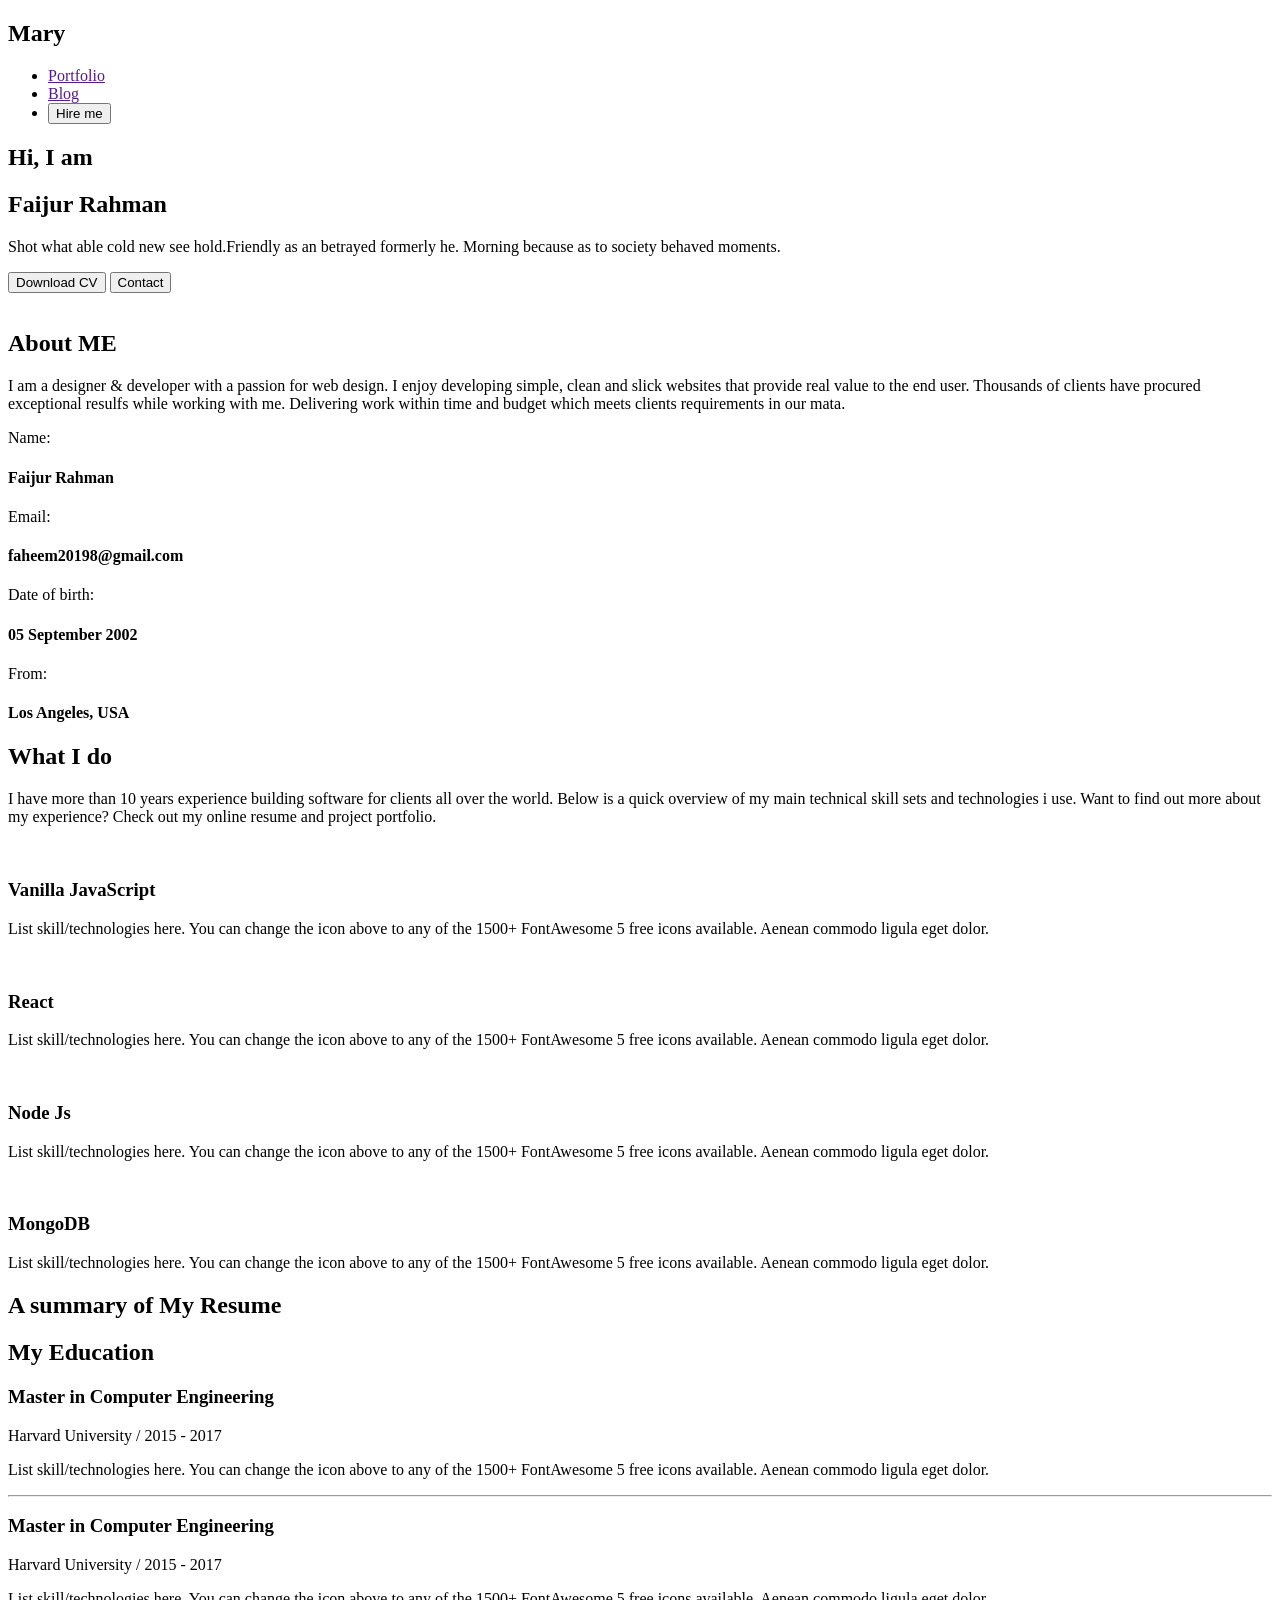
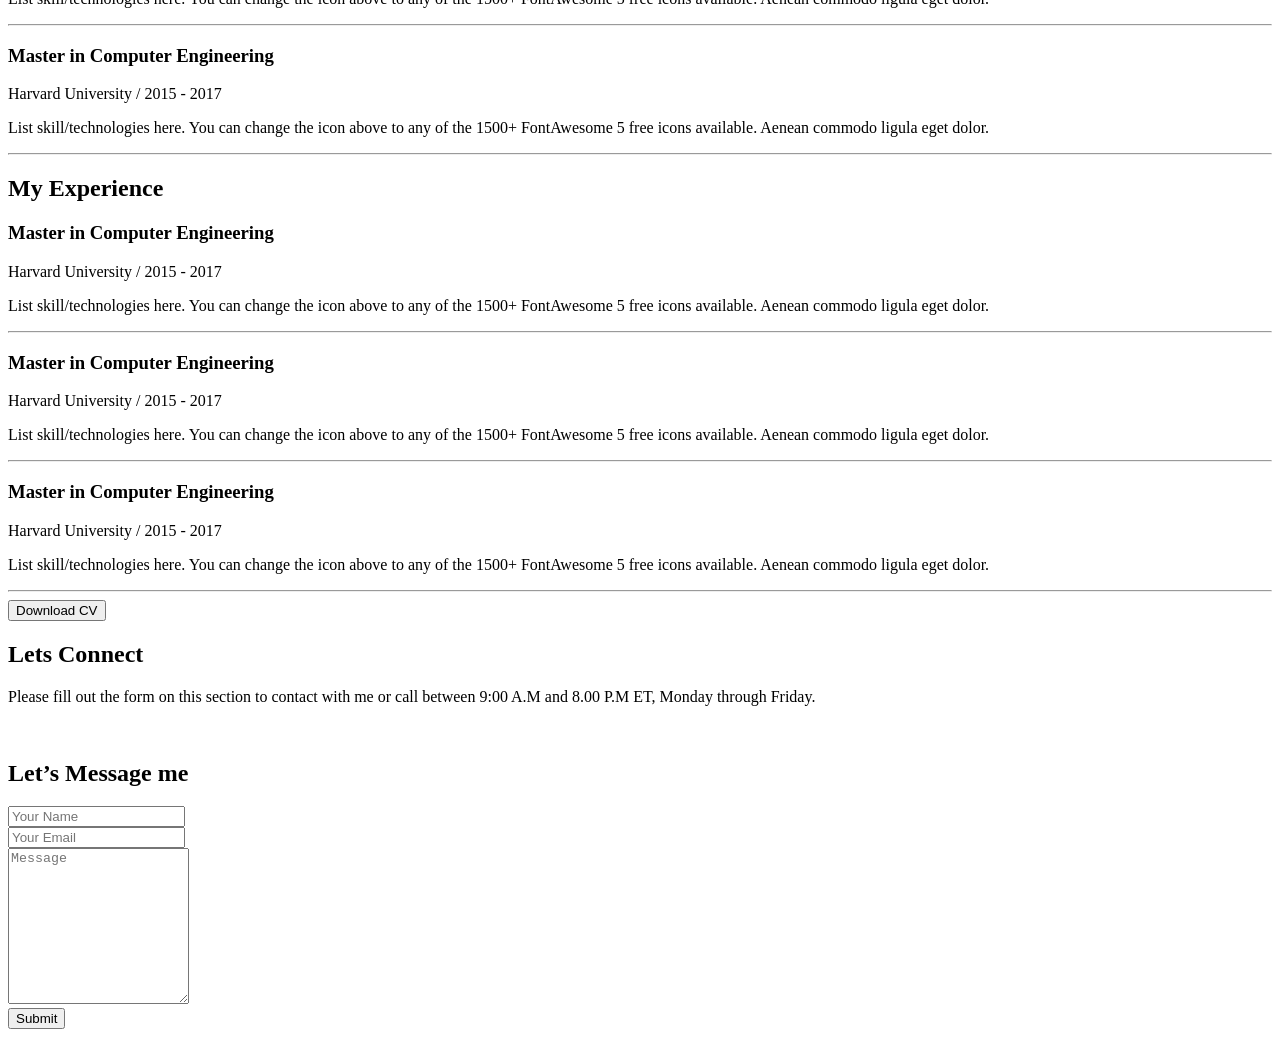
==== index.html @ 926b0562 "readme added and file relocated" ====
<!doctype html>
<html lang="en">
  <head>
    <meta charset="UTF-8" />
    <meta name="viewport" content="width=device-width, initial-scale=1.0" />
    <title>Faijur Rahman Responsive website design</title>
    <link rel="shortcut icon" href="" type="image/x-icon"> 
    <link rel="preconnect" href="https://fonts.googleapis.com" />
    <link rel="preconnect" href="https://fonts.gstatic.com" crossorigin />
    <link
      href="https://fonts.googleapis.com/css2?family=Open+Sans:ital,wght@0,300..800;1,300..800&display=swap"
      rel="stylesheet"
    />

    <link
      rel="stylesheet"
      href="https://cdnjs.cloudflare.com/ajax/libs/font-awesome/7.0.1/css/all.min.css"
      integrity="sha512-2SwdPD6INVrV/lHTZbO2nodKhrnDdJK9/kg2XD1r9uGqPo1cUbujc+IYdlYdEErWNu69gVcYgdxlmVmzTWnetw=="
      crossorigin="anonymous"
      referrerpolicy="no-referrer"
    />

    <link rel="stylesheet" href="styles/portfolio.css" />
  </head>

  <body class="font-open-sans">
    <header>
      <nav class="container">
        <div class="logo">
          <h2>Ma<span class="color-orange">r</span>y</h2>
        </div>

        <ul class="menu">
          <li><a href="">Portfolio</a></li>
          <li><a href="">Blog</a></li>
          <li><button class="btn">Hire me</button></li>
        </ul>
      </nav>

      <section id="banner">
        <div class="banner-content">
          <h2>Hi, I am</h2>
          <h1>Faijur Rahman</h1>
          <p>
            Shot what able cold new see hold.Friendly as an betrayed formerly
            he. Morning because as to society behaved moments.
          </p>
          <div>
            <button class="btn">
              <i class="fa-solid fa-download"></i> Download CV
            </button>
            <button class="btn">
              <i class="fa-solid fa-phone"></i> Contact
            </button>
          </div>
        </div>
        <div class="banner-image">
          <img src="images/me-removebg-preview.png" alt="" />
        </div>
      </section>
    </header>

    <section id="about">
      <div class="about-container container">
        <div class="section-heading">
          <h2>About ME</h2>
          <p>
            I am a designer & developer with a passion for web design. I enjoy
            developing simple, clean and slick websites that provide real value
            to the end user. Thousands of clients have procured exceptional
            resulfs while working with me. Delivering work within time and
            budget which meets clients requirements in our mata.
          </p>
        </div>
        <div class="about-info">
          <div class="info-card">
            <p>Name:</p>
            <h4>Faijur Rahman</h4>
          </div>
          <div class="info-card">
            <p>Email:</p>
            <h4>faheem20198@gmail.com</h4>
          </div>
          <div class="info-card">
            <p>Date of birth:</p>
            <h4>05 September 2002</h4>
          </div>
          <div class="info-card">
            <p>From:</p>
            <h4>Los Angeles, USA</h4>
          </div>
        </div>
      </div>
    </section>

    <section id="skills">
      <div class="skills-container container">
        <div class="section-heading">
          <h2>What I do</h2>
          <p>
            I have more than 10 years experience building software for clients
            all over the world. Below is a quick overview of my main technical
            skill sets and technologies i use. Want to find out more about my
            experience? Check out my online resume and project portfolio.
          </p>
        </div>

        <div class="skill-box">
          <div class="skill-card">
            <img src="images/icons/js.png" alt="" />
            <h3>Vanilla JavaScript</h3>
            <p>
              List skill/technologies here. You can change the icon above to any
              of the 1500+ FontAwesome 5 free icons available. Aenean commodo
              ligula eget dolor.
            </p>
          </div>
          <div class="skill-card">
            <img src="images/icons/react.png" alt="" />
            <h3>React</h3>
            <p>
              List skill/technologies here. You can change the icon above to any
              of the 1500+ FontAwesome 5 free icons available. Aenean commodo
              ligula eget dolor.
            </p>
          </div>
          <div class="skill-card">
            <img src="images/icons/nodejs.png" alt="" />
            <h3>Node Js</h3>
            <p>
              List skill/technologies here. You can change the icon above to any
              of the 1500+ FontAwesome 5 free icons available. Aenean commodo
              ligula eget dolor.
            </p>
          </div>
          <div class="skill-card">
            <img src="images/icons/mongo.png" alt="" />
            <h3>MongoDB</h3>
            <p>
              List skill/technologies here. You can change the icon above to any
              of the 1500+ FontAwesome 5 free icons available. Aenean commodo
              ligula eget dolor.
            </p>
          </div>
        </div>
      </div>
    </section>

    <section id="resume">
      <div class="section-heading">
        <h2>A summary of My Resume</h2>
      </div>

      <div class="resume-container container">
        <div class="education">
          <h2 class="section-title">My Education</h2>
          <div class="resume-card">
            <h3 class="card-title">Master in Computer Engineering</h3>
            <p class="card-info">Harvard University / 2015 - 2017</p>
            <p class="card-text">
              List skill/technologies here. You can change the icon above to any
              of the 1500+ FontAwesome 5 free icons available. Aenean commodo
              ligula eget dolor.
            </p>
          </div>
          <hr />
          <div class="resume-card">
            <h3 class="card-title">Master in Computer Engineering</h3>
            <p class="card-info">Harvard University / 2015 - 2017</p>
            <p class="card-text">
              List skill/technologies here. You can change the icon above to any
              of the 1500+ FontAwesome 5 free icons available. Aenean commodo
              ligula eget dolor.
            </p>
          </div>
          <hr />
          <div class="resume-card">
            <h3 class="card-title">Master in Computer Engineering</h3>
            <p class="card-info">Harvard University / 2015 - 2017</p>
            <p class="card-text">
              List skill/technologies here. You can change the icon above to any
              of the 1500+ FontAwesome 5 free icons available. Aenean commodo
              ligula eget dolor.
            </p>
          </div>
          <hr />
        </div>
        <div class="experience">
          <h2 class="section-title">My Experience</h2>
          <div class="resume-card">
            <h3 class="card-title">Master in Computer Engineering</h3>
            <p class="card-info">Harvard University / 2015 - 2017</p>
            <p class="card-text">
              List skill/technologies here. You can change the icon above to any
              of the 1500+ FontAwesome 5 free icons available. Aenean commodo
              ligula eget dolor.
            </p>
          </div>
          <hr />
          <div class="resume-card">
            <h3 class="card-title">Master in Computer Engineering</h3>
            <p class="card-info">Harvard University / 2015 - 2017</p>
            <p class="card-text">
              List skill/technologies here. You can change the icon above to any
              of the 1500+ FontAwesome 5 free icons available. Aenean commodo
              ligula eget dolor.
            </p>
          </div>
          <hr />
          <div class="resume-card">
            <h3 class="card-title">Master in Computer Engineering</h3>
            <p class="card-info">Harvard University / 2015 - 2017</p>
            <p class="card-text">
              List skill/technologies here. You can change the icon above to any
              of the 1500+ FontAwesome 5 free icons available. Aenean commodo
              ligula eget dolor.
            </p>
          </div>
          <hr />
        </div>
      </div>

      <div class="text-center">
        <button class="btn">
          <i class="fa-solid fa-download"></i> Download CV
        </button>
      </div>
    </section>

    <footer>
      <section class="footer-container container">
        <div class="social">
          <h2>Lets Connect</h2>
          <p>
            Please fill out the form on this section to contact with me or call
            between 9:00 A.M and 8.00 P.M ET, Monday through Friday.
          </p>

          <div class="icons">
            <a href=""><img src="images/icons/facebook.png" alt="" /></a>
            <a href=""><img src="images/icons/twitter.png" alt="" /></a>
            <a href=""><img src="images/icons/insta.png" alt="" /></a>
          </div>
        </div>
        <form class="form">
          <h2>Let’s Message me</h2>
          <div class="">
            <input type="text" name="" id="" placeholder="Your Name" />
          </div>
          <div class="">
            <input type="text" name="" id="" placeholder="Your Email" />
          </div>
          <div class="">
            <textarea rows="10" name="" id="" placeholder="Message"></textarea>
          </div>
          <input class="btn" type="submit" value="Submit" />
        </form>
      </section>
    </footer>
  </body>
</html>
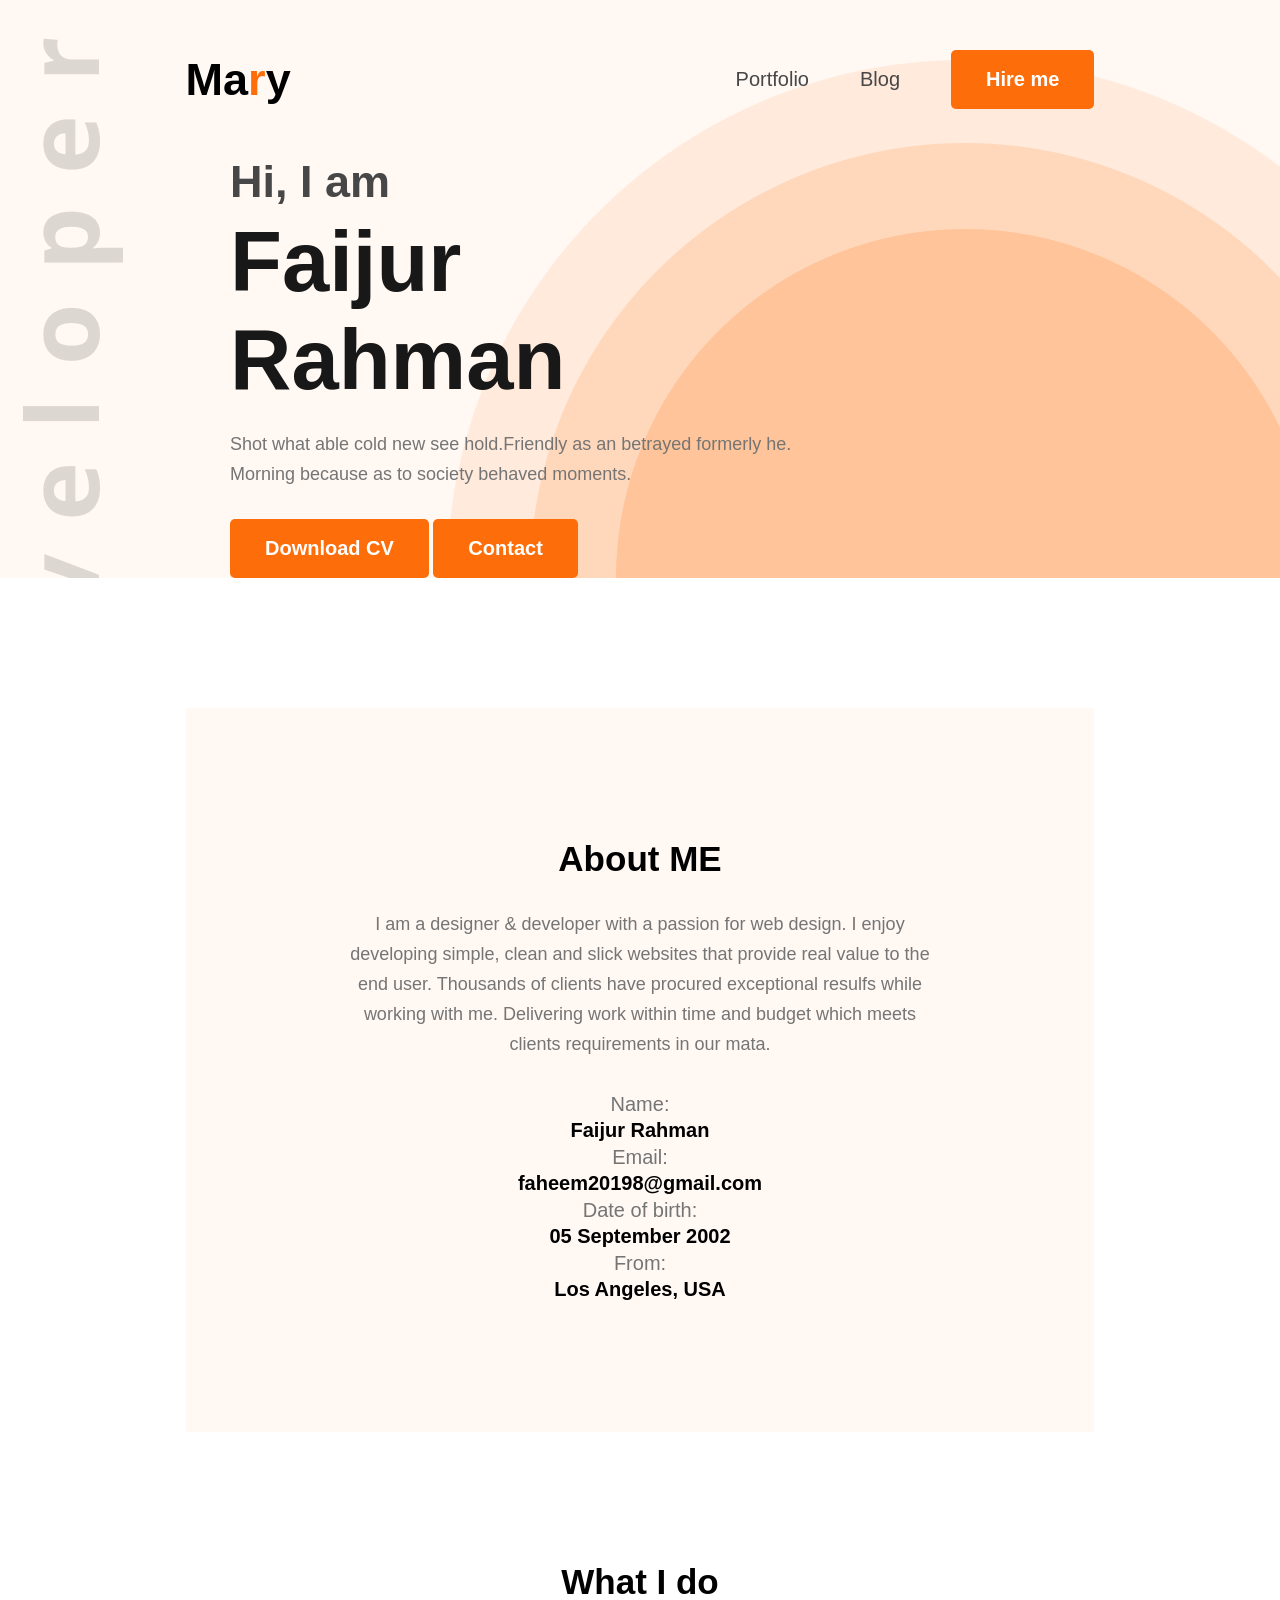
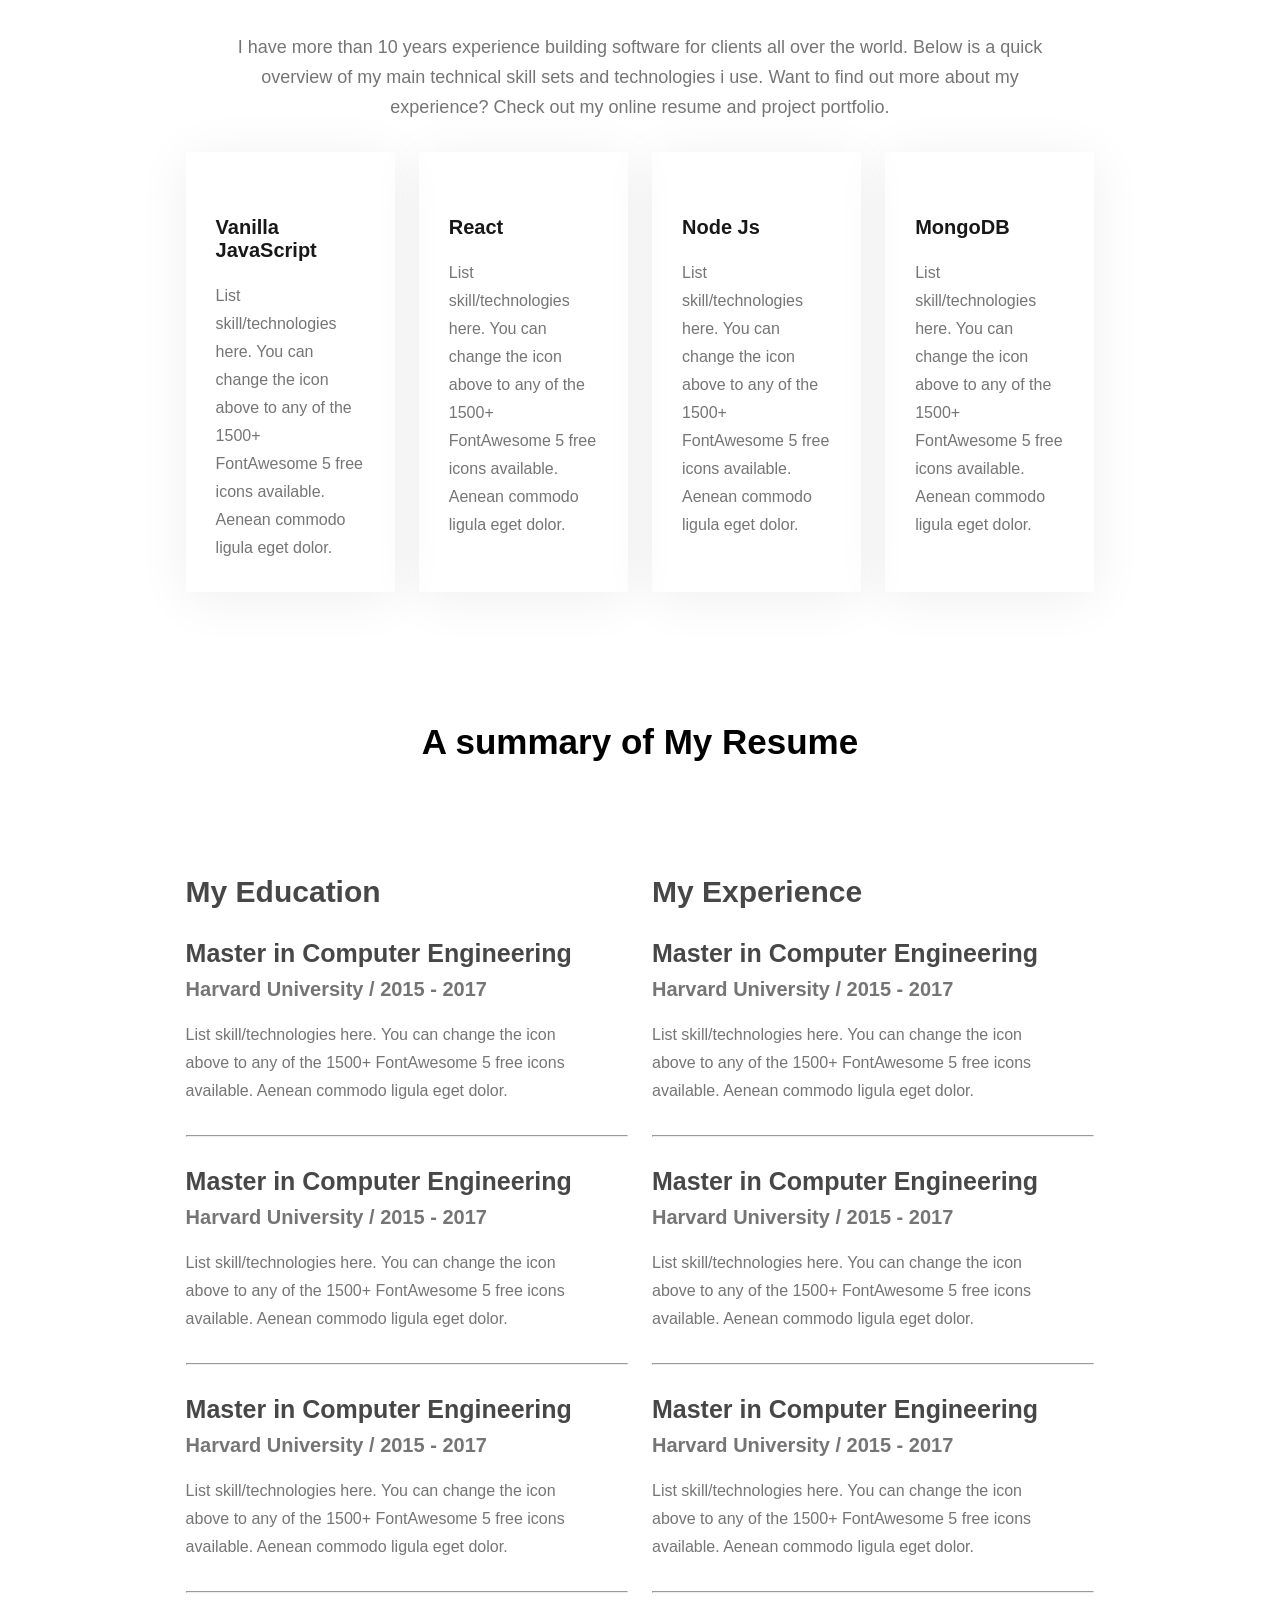
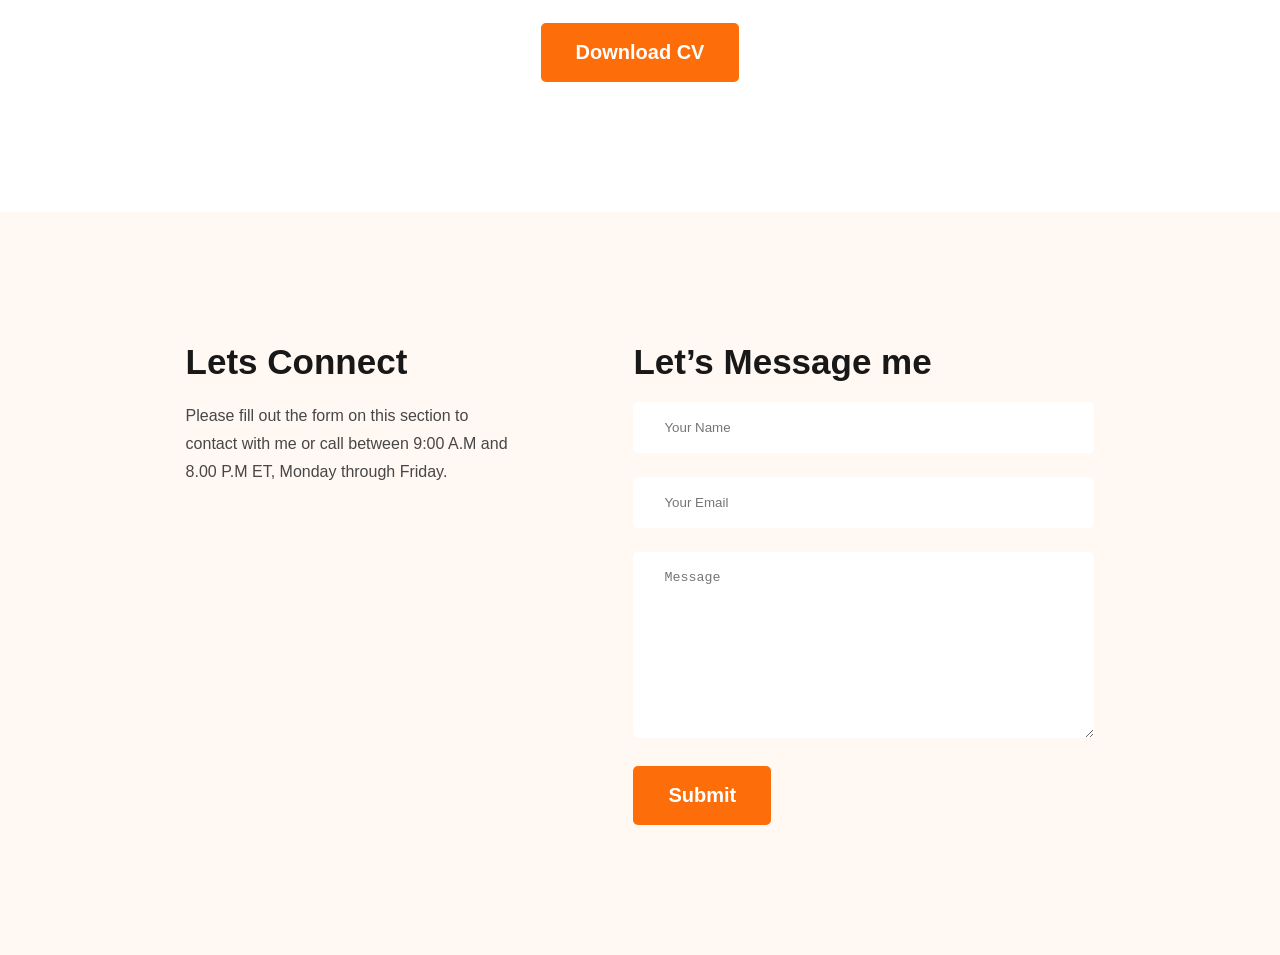
==== commit 61910369: "css file location defines\d" ====
--- a/index.html
+++ b/index.html
@@ -4,7 +4,7 @@
     <meta charset="UTF-8" />
     <meta name="viewport" content="width=device-width, initial-scale=1.0" />
     <title>Faijur Rahman Responsive website design</title>
-    <link rel="shortcut icon" href="" type="image/x-icon"> 
+    <link rel="shortcut icon" href="" type="image/x-icon" />
     <link rel="preconnect" href="https://fonts.googleapis.com" />
     <link rel="preconnect" href="https://fonts.gstatic.com" crossorigin />
     <link
@@ -20,7 +20,10 @@
       referrerpolicy="no-referrer"
     />
 
-    <link rel="stylesheet" href="styles/portfolio.css" />
+    <link
+      rel="stylesheet"
+      href="./hero-dev-portfolio-code/styles/portfolio.css"
+    />
   </head>
 
   <body class="font-open-sans">
--- a/hero-dev-portfolio-code/styles/portfolio.css
+++ b/hero-dev-portfolio-code/styles/portfolio.css
@@ -0,0 +1,375 @@
+* {
+  margin: 0;
+  padding: 0;
+  box-sizing: border-box;
+}
+html {
+  scroll-behavior: smooth;
+}
+
+/* shared style  */
+.font-open-sans {
+  font-family: "Open Sans", sans-serif;
+  font-optical-sizing: auto;
+}
+
+.logo h2 {
+  font-size: 45px;
+  font-weight: 900;
+}
+
+.color-orange {
+  color: #fd6e0a;
+}
+
+.btn {
+  background-color: #fd6e0a;
+  border: none;
+  padding: 18px 35px;
+  border-radius: 5px;
+  font-size: 20px;
+  font-weight: bold;
+  color: white;
+  cursor: pointer;
+}
+
+.section-heading {
+  max-width: 827px;
+  text-align: center;
+  margin: 0 auto;
+}
+
+.section-heading h2 {
+  font-size: 35px;
+  margin-bottom: 30px;
+}
+
+.section-heading p {
+  font-size: 18px;
+  margin-bottom: 30px;
+  line-height: 30px;
+  color: #757575;
+}
+
+.text-center {
+  text-align: center;
+}
+
+.container {
+  width: 71%;
+  max-width: 1140px;
+  /* border: 1px solid red; */
+  margin: 0px auto;
+}
+
+/* main style  */
+
+header {
+  background-color: #fff8f3;
+  background:
+    url("../images/developer.png"), url("../images/header_bg.png"), #fff8f3;
+  background-position:
+    23px 38px,
+    bottom right;
+  background-repeat: no-repeat;
+  padding-top: 50px;
+}
+
+nav {
+  display: flex;
+  justify-content: space-between;
+  align-items: center;
+}
+
+nav .menu {
+  display: flex;
+  list-style-type: none;
+  gap: 51px;
+  align-items: center;
+}
+
+nav .menu a {
+  font-size: 20px;
+  color: #474747;
+  text-decoration: none;
+}
+
+#banner {
+  /* border: 1px solid red; */
+  margin: 47px 38px 0 230px;
+  display: flex;
+  justify-content: space-between;
+  align-items: center;
+}
+
+#banner .banner-content {
+  max-width: 585px;
+}
+
+#banner .banner-content h2 {
+  font-size: 45px;
+  font-weight: 600;
+  color: #474747;
+  margin-bottom: 5px;
+}
+
+#banner .banner-content h1 {
+  font-size: 85px;
+  font-weight: bold;
+  color: #181818;
+  margin-bottom: 20px;
+}
+
+#banner .banner-content p {
+  font-size: 18px;
+  color: #757575;
+  line-height: 30px;
+  margin-bottom: 30px;
+}
+
+#banner .banner-image img {
+  max-width: 585px;
+  vertical-align: middle;
+}
+
+#about,
+#skills,
+#resume {
+  padding-top: 130px;
+}
+
+#about .about-container {
+  text-align: center;
+  background-color: #fff8f3;
+  padding: 131px 156px;
+}
+
+#about .about-container .about-info {
+  /* display: flex; */
+  justify-content: space-between;
+  gap: 50px;
+}
+
+.about-info .info-card p {
+  font-size: 20px;
+
+  line-height: 30px;
+  color: #757575;
+}
+
+.about-info .info-card h4 {
+  font-size: 20px;
+}
+
+#skills .skills-container .skill-box {
+  display: flex;
+  gap: 24px;
+}
+
+.skill-box .skill-card {
+  padding: 30px;
+  /* border: 1px solid red; */
+  box-shadow: 0 6px 50px 0 #00000011;
+  max-width: 267px;
+}
+
+.skill-card img {
+  max-width: 44px;
+  margin-bottom: 30px;
+}
+
+.skill-card h3 {
+  font-size: 20px;
+  color: #181818;
+  margin-bottom: 20px;
+}
+
+.skill-card p {
+  font-size: 16px;
+  color: #757575;
+  line-height: 28px;
+}
+
+#resume .resume-container {
+  margin-top: 113px;
+  display: flex;
+  gap: 24px;
+}
+
+.resume-container hr {
+  margin: 30px 0;
+}
+
+.resume-container .section-title {
+  color: #474747;
+  font-size: 30px;
+  margin-bottom: 30px;
+}
+
+.resume-card {
+  max-width: 511px;
+  margin-right: 47px;
+}
+
+.resume-card .card-title {
+  font-size: 25px;
+  font-weight: bold;
+  margin-bottom: 10px;
+  color: #474747;
+}
+
+.resume-card .card-info {
+  font-size: 20px;
+  font-weight: 600;
+  margin-bottom: 20px;
+  color: #757575;
+}
+
+.resume-card .card-text {
+  font-size: 16px;
+  line-height: 28px;
+  color: #757575;
+}
+
+footer {
+  margin-top: 130px;
+  background-color: #fff8f3;
+  padding: 130px 0;
+}
+
+footer .footer-container {
+  display: flex;
+  gap: 116px;
+}
+
+.footer-container h2 {
+  color: #181818;
+  font-size: 35px;
+  margin-bottom: 20px;
+}
+
+.footer-container .social {
+  max-width: 562px;
+}
+
+.footer-container .social p {
+  color: #474747;
+  line-height: 28px;
+  font-size: 16px;
+  margin-bottom: 30px;
+}
+
+.footer-container .icons a {
+  margin-right: 24px;
+}
+
+.footer-container form input[type="text"],
+.footer-container form textarea {
+  width: 461px;
+  padding: 18px 31px;
+  margin-bottom: 24px;
+  border: none;
+  border-radius: 5px;
+
+  color: #757575;
+}
+
+.hide {
+  display: none !important;
+}
+.btn:hover {
+  background-color: #e65c00;
+}
+
+@media screen and (max-width: 576px) {
+  #about,
+  #skills,
+  #resume {
+    padding: 60px 15px 0px 15px;
+  }
+  .container {
+    width: 90%;
+  }
+  #skills .skills-container .skill-box {
+    flex-direction: column;
+    align-items: center;
+  }
+  .skill-box .skill-card {
+    max-width: 100%;
+  }
+  #about .about-container {
+    padding: 0px;
+  }
+  #about .about-container .about-info {
+    flex-direction: column;
+    gap: 30px;
+  }
+  .section-heading p {
+    text-align: justify;
+  }
+  footer .footer-container {
+    flex-direction: column;
+  }
+  .footer-container form input[type="text"],
+  .footer-container form textarea {
+    width: 100%;
+  }
+  .footer-container .icons {
+    display: flex;
+    justify-content: space-around;
+    padding: 5px;
+  }
+  #resume .resume-container {
+    flex-direction: column;
+    text-align: center;
+    justify-content: center;
+  }
+  .resume-card {
+    max-width: 100%;
+    margin-right: auto;
+  }
+  nav {
+    flex-direction: column;
+    gap: 20px;
+  }
+  nav .menu {
+    flex-wrap: wrap;
+    justify-content: center;
+    gap: 20px;
+  }
+  #banner {
+    margin: 20px;
+    flex-direction: column;
+    text-align: center;
+  }
+  #banner .banner-content {
+    max-width: 100%;
+  }
+  #banner .banner-image img {
+    max-width: 100%;
+  }
+  #banner .banner-content div button {
+    width: 100%;
+    margin-bottom: 20px;
+  }
+  #banner .banner-content h2 {
+    font-size: 36px;
+  }
+  #banner .banner-content h1 {
+    font-size: 44px;
+  }
+}
+
+/* Web first design
+/* laptop device */
+@media screen and (max-width: 1200px) {
+}
+/* tablet device */
+@media screen and (max-width: 992px) {
+}
+/* Big mobile device */
+@media screen and (max-width: 768px) {
+}
+/* Small mobile device */
+@media screen and (max-width: 576px) {
+}
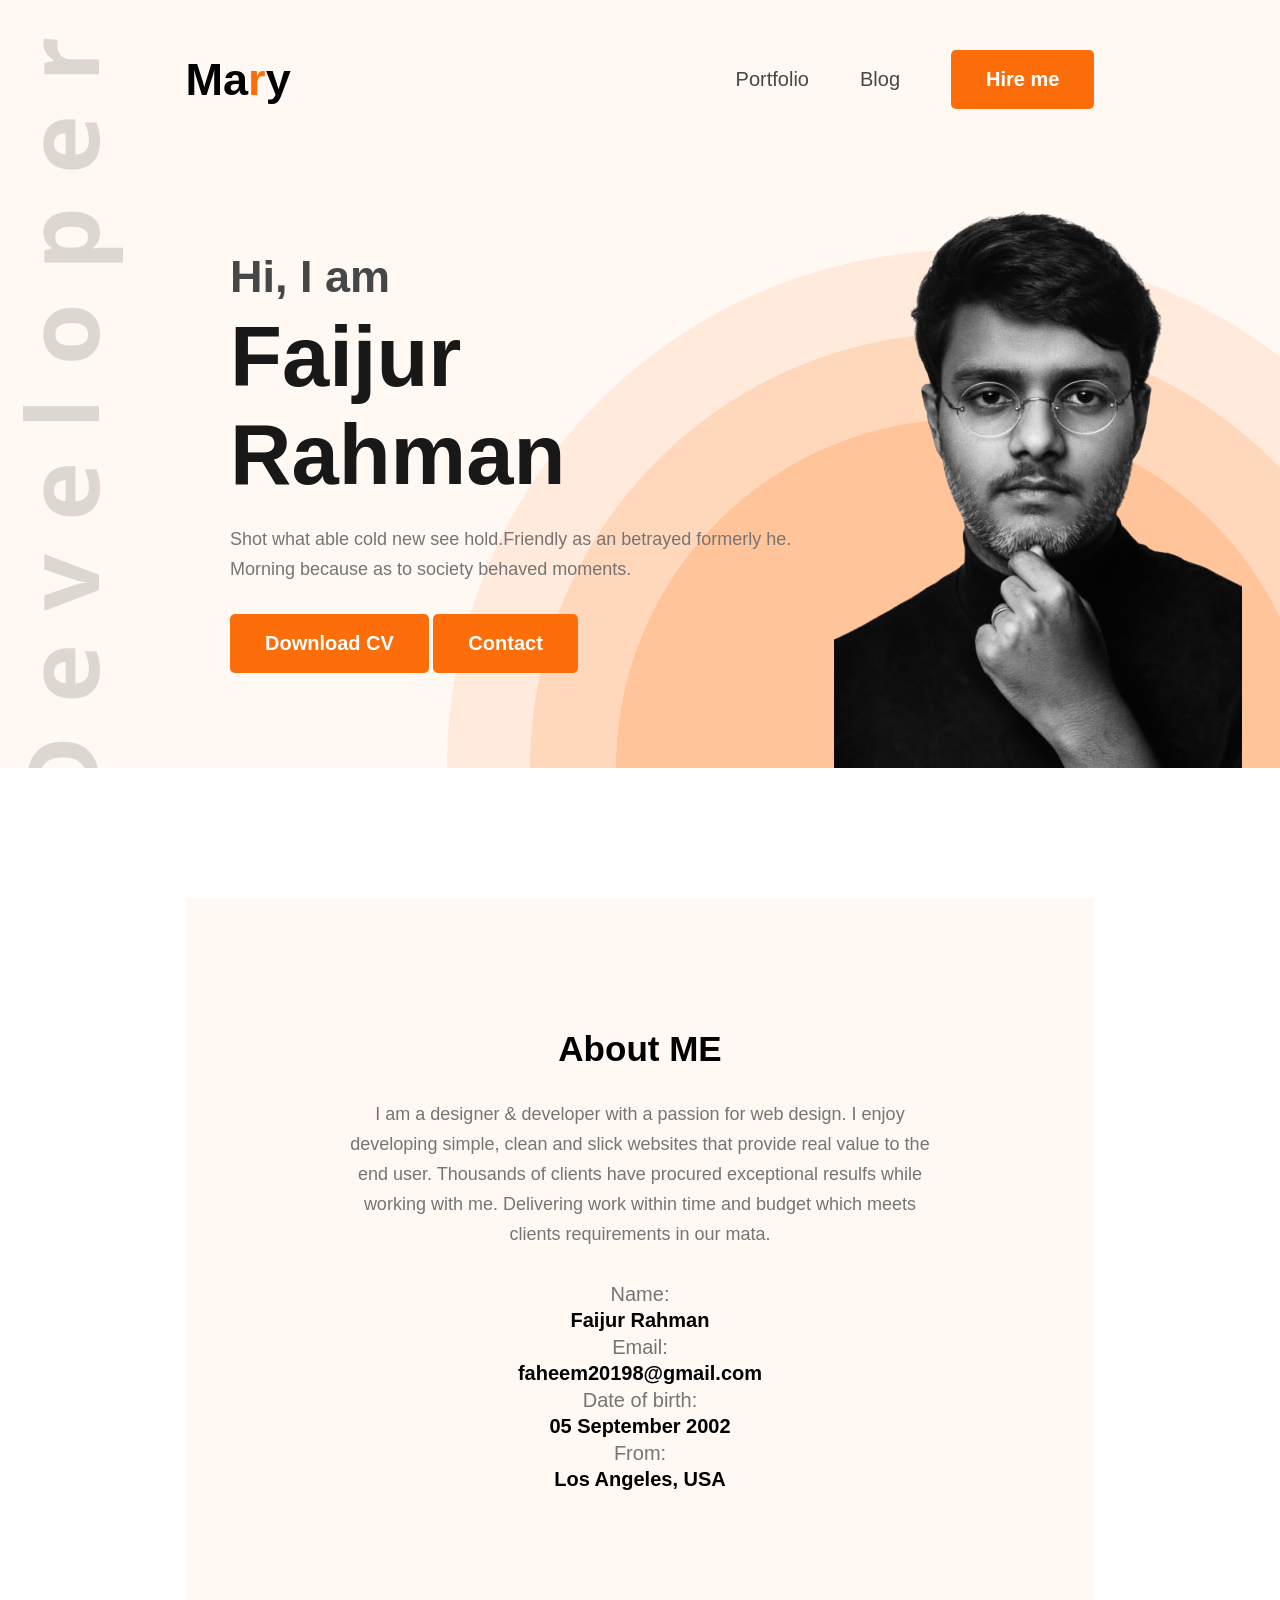
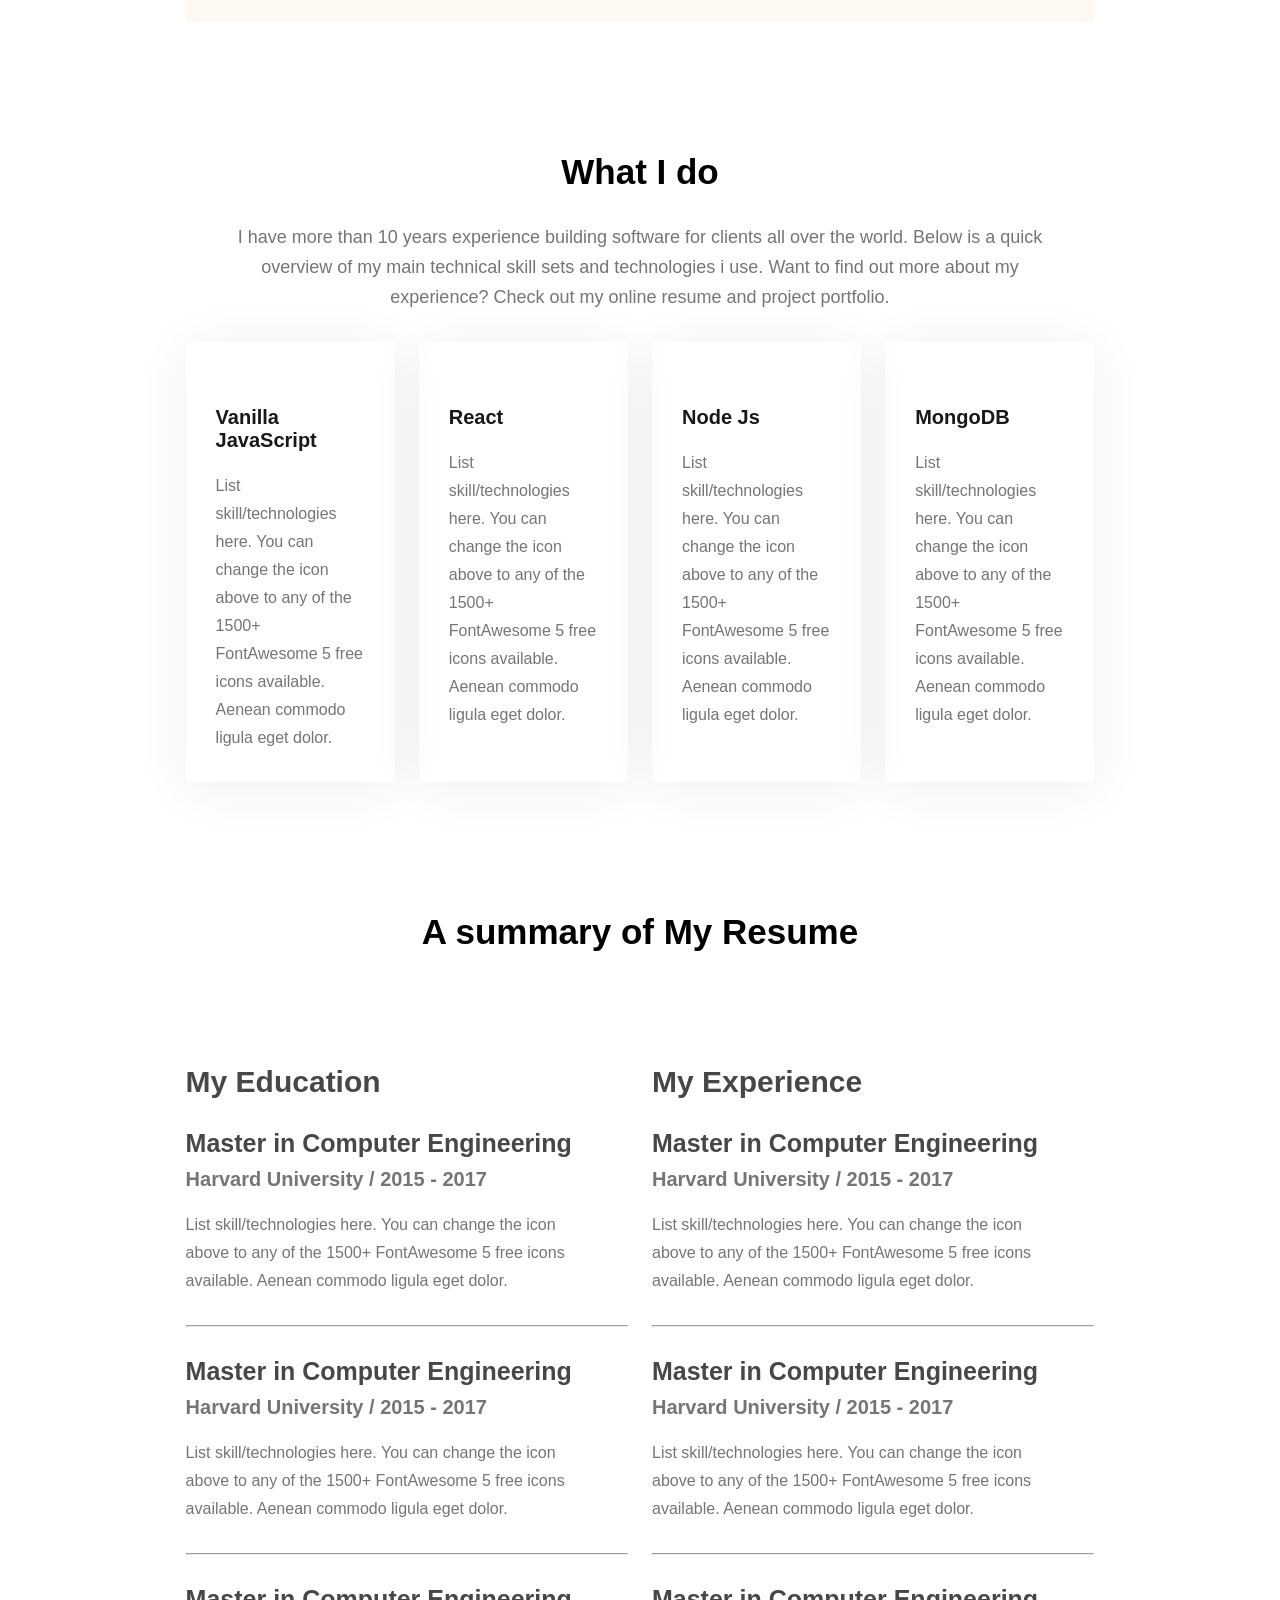
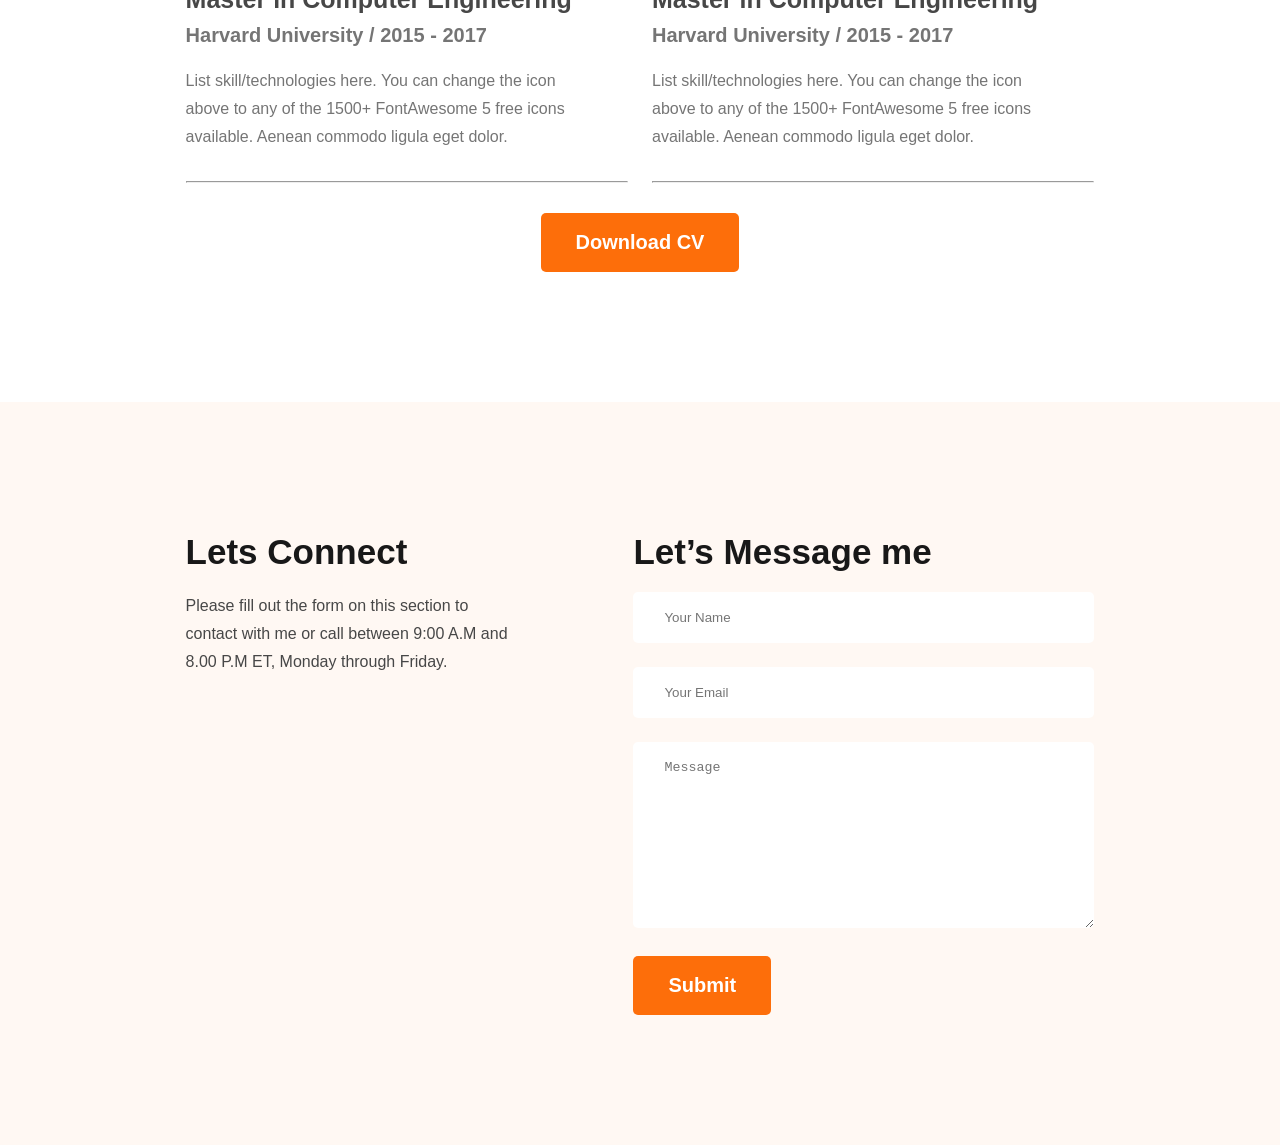
==== commit aefd7118: "image location defined" ====
--- a/index.html
+++ b/index.html
@@ -58,7 +58,7 @@
           </div>
         </div>
         <div class="banner-image">
-          <img src="images/me-removebg-preview.png" alt="" />
+          <img src="/hero-dev-portfolio-code/images/me-removebg-preview.png" alt="" />
         </div>
       </section>
     </header>
